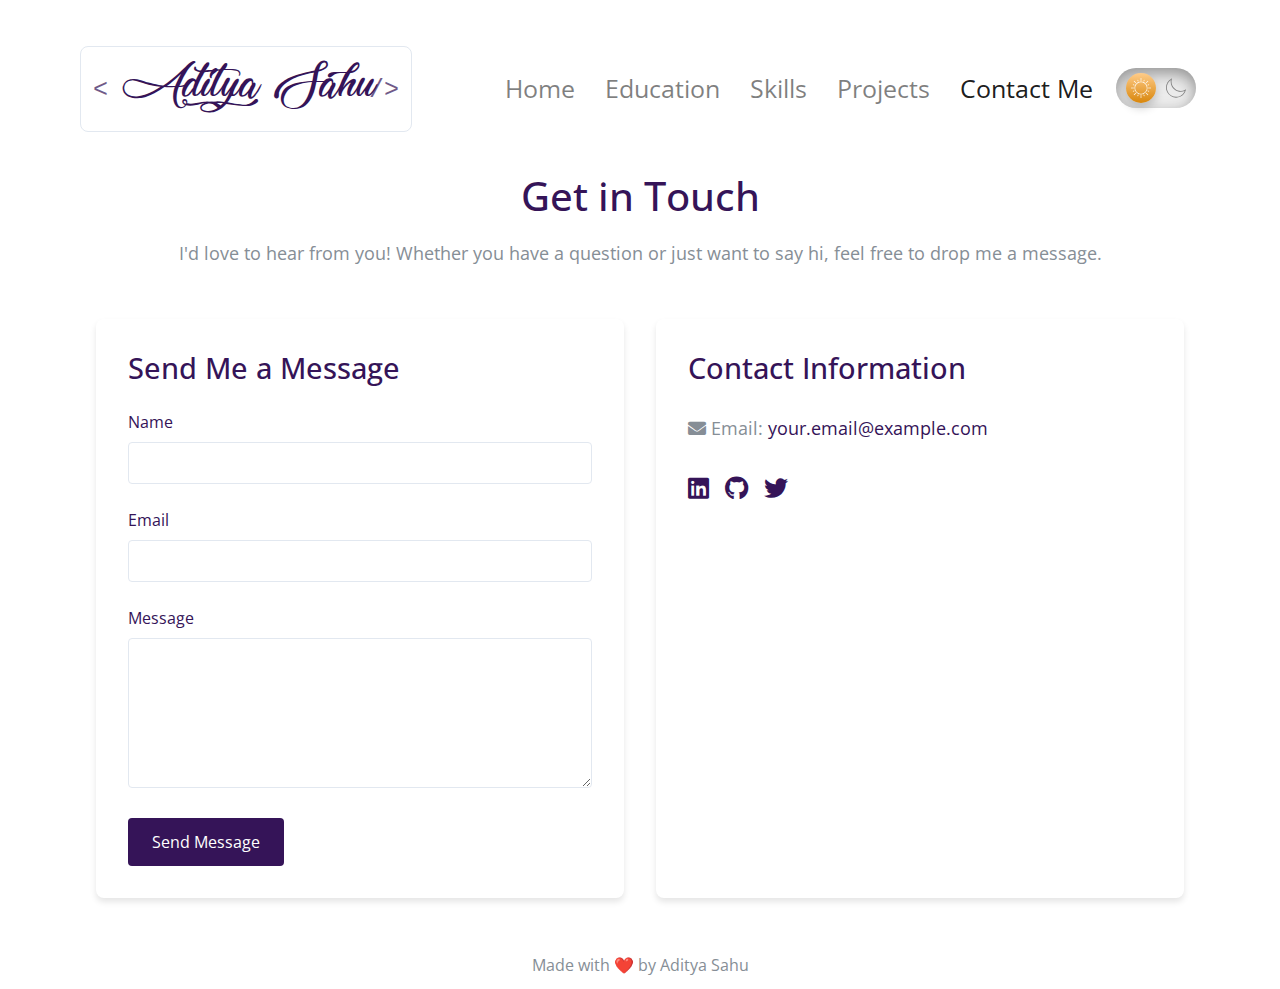
==== contact.html @ 96895b60 "Initial Commit" ====
<!DOCTYPE html>
<html lang="en">
<head>
    <meta charset="utf-8" />
    <meta name="viewport" content="width=device-width,initial-scale=1" />
    <title>Contact Me - Aditya's Portfolio</title>
    <link rel="icon" href="Image/engineer.ico" />
    <link rel="stylesheet" href="https://stackpath.bootstrapcdn.com/bootstrap/4.5.0/css/bootstrap.min.css">
    <link rel="stylesheet" href="style.css" />
    <link rel="stylesheet" href="contact.css" />
    <link rel="stylesheet" href="dark-mode.css" />
    <link href="https://fonts.googleapis.com/css2?family=Open+Sans:wght@400;700&family=Montserrat:wght@400;700&display=swap" rel="stylesheet">
    <link rel="stylesheet" href="https://cdnjs.cloudflare.com/ajax/libs/font-awesome/5.15.3/css/all.min.css">
</head>
<body class="container-fluid body_section">
    <header>
        <nav class="navbar navbar-expand-lg navbar-light">
            <a class="navbar-brand brand-name" href="index.html">Aditya Sahu</a>
            <button class="navbar-toggler" type="button" data-toggle="collapse" data-target="#navbarSupportedContent" aria-controls="navbarSupportedContent" aria-expanded="false" aria-label="Toggle navigation">
                <span class="navbar-toggler-icon"></span>
            </button>

            <div class="collapse navbar-collapse" id="navbarSupportedContent">
                <ul class="navbar-nav ml-auto">
                    <li class="nav-item">
                        <a class="nav-link headerachor" href="index.html">Home</a>
                    </li>
                    <li class="nav-item">
                        <a class="nav-link headerachor" href="education.html">Education</a>
                    </li>
                    <li class="nav-item">
                        <a class="nav-link headerachor" href="skill.html">Skills</a>
                    </li>
                    <li class="nav-item">
                        <a class="nav-link headerachor" href="project.html">Projects</a>
                    </li>
                    <li class="nav-item">
                        <a class="nav-link headerachor active" href="contact.html">Contact Me</a>
                    </li>
                    <li>
                        <iframe id="toggle-iframe" onload="onIframeLoad()" src="toggle.html"></iframe>
                    </li>
                </ul>
            </div>
        </nav>
    </header>

    <main class="contact-container">
        <section class="contact-header">
            <h1>Get in Touch</h1>
            <p>I'd love to hear from you! Whether you have a question or just want to say hi, feel free to drop me a message.</p>
        </section>

        <section class="contact-content">
            <div class="contact-form">
                <h2>Send Me a Message</h2>
                <form id="contact-form">
                    <div class="form-group">
                        <label for="name">Name</label>
                        <input type="text" id="name" name="name" required>
                    </div>
                    <div class="form-group">
                        <label for="email">Email</label>
                        <input type="email" id="email" name="email" required>
                    </div>
                    <div class="form-group">
                        <label for="message">Message</label>
                        <textarea id="message" name="message" required></textarea>
                    </div>
                    <button type="submit" class="btn-submit">Send Message</button>
                </form>
            </div>
            <div class="contact-info">
                <h2>Contact Information</h2>
                <p><i class="fas fa-envelope"></i> Email: <a href="mailto:your.email@example.com">your.email@example.com</a></p>
                <div class="social-links">
                    <a href="https://www.linkedin.com/in/your-profile" target="_blank" class="social-icon"><i class="fab fa-linkedin"></i></a>
                    <a href="https://github.com/your-username" target="_blank" class="social-icon"><i class="fab fa-github"></i></a>
                    <a href="https://twitter.com/your-handle" target="_blank" class="social-icon"><i class="fab fa-twitter"></i></a>
                </div>
            </div>
        </section>
    </main>

    <footer class="footer">Made with ❤️ by Aditya Sahu</footer>

    <script src="https://code.jquery.com/jquery-3.5.1.slim.min.js"></script>
    <script src="https://cdn.jsdelivr.net/npm/@popperjs/core@2.5.3/dist/umd/popper.min.js"></script>
    <script src="https://stackpath.bootstrapcdn.com/bootstrap/4.5.0/js/bootstrap.min.js"></script>
    <script src="contact.js"></script>
    <script src="dark-mode.js"></script>
    <!-- Add AOS JS -->
    <script src="https://unpkg.com/aos@next/dist/aos.js"></script>
    <script>
      AOS.init({
        duration: 1000,
        once: true,
        offset: 100
      });
    </script>
</body>
</html>
---- style.css ----
body {
    font-family: "Open Sans", sans-serif;
    margin: 0;
  }
  .body_section {
    padding: 3% 5% 1%;
  }
  
  p {
    font-size: 18px;
  }
  
  a {
    text-decoration: none;
  }
  
  @font-face {
    font-family: "Lovely Home";
    src: local("Lovely Home"), url("Image/LovelyHome-9aBZ.ttf") format("truetype");
  }
  
  .brand-name,
  .navbar-light .navbar-brand {
    display: inline-flex;
    align-items: center;
    font-family: "Lovely Home";
    font-size: 45px;
    font-weight: normal;
    color: #351458;
    padding: 8px 35px;
    border: 1px solid #e2e8f0;
    border-radius: 8px;
    background-color: white;
    position: relative;
    text-decoration: none;
    margin-left: 0;
    transition: transform 0.3s ease, box-shadow 0.3s ease;
  }
  
  .brand-name::before,
  .navbar-light .navbar-brand::before {
    content: "<";
    font-family: monospace;
    position: absolute;
    left: 12px;
    color: #351458;
    opacity: 0.7;
    font-size: 25px;
    top: 50%;
    transform: translateY(-45%);
  }
  
  .brand-name::after,
  .navbar-light .navbar-brand::after {
    content: "/>";
    font-family: monospace;
    position: absolute;
    right: 12px;
    color: #351458;
    opacity: 0.7;
    font-size: 25px;
    top: 50%;
    transform: translateY(-45%);
  }
  
  .brand-name:hover,
  .navbar-light .navbar-brand:hover {
    transform: translateY(-2px);
    box-shadow: 0 4px 6px rgba(0, 0, 0, 0.1);
  }
  
  @media only screen and (max-width: 764px) {
    .brand-name,
    .navbar-light .navbar-brand {
      font-size: 35px;
      padding: 6px 30px;
    }
  }
  
  .headerachor {
    color: black;
    margin: 0 7px 0 7px;
    font-size: 25px;
  }
  
  .headerachor:hover {
    background-color: #f1f1f1;
  }
  
  /* Section 1 */
  .column1 {
    background-image: linear-gradient(#fefcfe, #ffffff);
    padding: 8px 16px;
  }
  
  .section-1 {
    margin-top: 6%;
    text-align: left;
    position: relative;
  }
  span.wave {
    animation-name: wave-animation;
    animation-duration: 2.5s;
    animation-iteration-count: infinite;
    transform-origin: 70% 70%;
    display: inline-block;
  }
  
  @keyframes wave-animation {
    0% {
      transform: rotate(0deg);
    }
    10% {
      transform: rotate(-10deg);
    }
    20% {
      transform: rotate(12deg);
    }
    30% {
      transform: rotate(-10deg);
    }
    40% {
      transform: rotate(9deg);
    }
    50% {
      transform: rotate(0deg);
    }
    100% {
      transform: rotate(0deg);
    }
  }
  
  .row.column1 {
    display: flex;
    align-items: center;
    justify-content: space-between;
    flex-wrap: wrap;
    gap: 20px;
    padding: 8px 16px;
    background-image: linear-gradient(#fefcfe, #ffffff);
}

.first-image {
    flex: 1;
    text-align: center;
    position: relative;
    order: 2; /* Moves image to the right */
}

.section-1 {
    flex: 1;
    text-align: left;
    order: 1; /* Moves text to the left */
}


  
@media only screen and (max-width: 950px) {
    .row.column1 {
        flex-direction: column-reverse; /* Stack text and image */
        text-align: center;
    }
    .first-image {
        display: none;
    }
    .boyimage {
        height: 5px; /* Reduce size for smaller screens */
    }
}

  .boy {
    width: 100%;
    height: 100%;
    animation: bounce 1.2s;
    animation-direction: alternate;
    animation-iteration-count: infinite;
  }
  
  @keyframes bounce {
    from {
      transform: translate3d(0, 0, 0);
    }
    to {
      transform: translate3d(0, 20px, 0);
    }
  }
  
  .Image-boy {
    text-align: center;
    align-items: center;
  }
  
  @media only screen and (min-width: 951px) {
    .Image-boy {
      display: none;
    }
  }
  .Hello {
    margin-bottom: 20px;
  }
  p {
    line-height: 2;
    color: #868e96;
  }
  
  .btn {
    display: inline-block;
    width: 4.37rem;
    height: 4.37rem;
    background: #e9e9e9;
    padding: 0px 0px;
    margin: 10px;
    border-radius: 30%;
    box-shadow: 0 5px 15px -5px #00000070;
    color: #3498db;
    overflow: hidden;
    position: relative;
  }
  
  .btn i {
    line-height: 70px;
    font-size: 1.625rem;
    transition: 0.2s linear;
  }
  
  .btn:hover i {
    transform: scale(1.3);
    color: #f1f1f1;
  }
  
  .btn::before {
    content: "";
    position: absolute;
    width: 120%;
    height: 120%;
    background: #3498db;
    transform: rotate(45deg);
    left: -110%;
    top: 90%;
  }
  
  .btn:hover::before {
    animation: aaa 0.7s 1;
    top: -10%;
    left: -10%;
  }
  
  @media only screen and (max-width: 470px) {
    .btn {
      width: 2.5rem;
      height: 2.5rem;
      margin: 7px;
    }
    .btn i {
      line-height: 40px;
      font-size: 1em;
    }
  }
  
  #Whatido {
    text-align: center;
    padding-top: 7%;
  }
  
  /* Section 2 */
  .feature-1 {
    padding-top: 5%;
    text-align: center;
  }
  .feature-2 {
    padding-top: 5%;
    text-align: center;
  }
  .feature-3 {
    padding-top: 5%;
    padding-bottom: 20px;
    text-align: center;
  }
  
  .Feature-Heading {
    font-family: "Montserrat";
    font-weight: 300;
  }
  
  .Feature-first-image {
    padding: 0 2% 10%;
  }
  
  .Feature-second-image {
    padding: 5% 2% 0;
  }
  
  .Feature-svg-image {
    width: 100%;
    height: 100%;
  }
  .Feature-svg-image-3 {
    width: 84%;
    height: 84%;
  }
  
  .dev-icon {
    list-style: none;
    display: inline;
    padding: 0%;
  }
  
  .numpy {
    max-width: 100%;
    width: 30%;
    height: 30%;
    padding-bottom: 7%;
  }
  
  .pandas {
    max-width: 100%;
    max-height: 100%;
    width: 23%;
    height: 15%;
    padding-bottom: 7%;
    padding-left: 0;
  }
  
  li {
    display: inline;
  }
  
  .Data-Analytic {
    text-align: left;
  }
  
  .Features-paragraph {
    margin-top: 8px;
    margin-bottom: 8px;
  }
  
  @media only screen and (max-width: 764px) {
    .feature-2 {
      display: flex;
      flex-direction: column;
    }
    .feature-web {
      order: 2;
    }
  }
  @media only screen and (max-width: 991px) and (min-width: 951px) {
    .section-1 {
      margin-top: auto;
      padding-right: 400px;
    }
  }
  @media only screen and (max-width: 950px) {
    body,
    html {
      text-align: center;
      font-size: 16px;
      line-height: normal;
    }
    .Hello {
      margin-bottom: 10px;
    }
    h1 {
      font-size: 25px;
    }
    p {
      font-size: 15px;
      line-height: normal;
    }
    .section-1 {
      text-align: center;
    }
    .first-image {
      display: none;
    }
    .pandas {
      width: 23%;
      height: 15%;
    }
  }
  
  footer {
    padding-top: 2%;
    color: #868e96;
    text-align: center;
  }
  
  /* New styles for animations and back to top button */
  
  html {
    scroll-behavior: smooth;
  }
  
  #back-to-top {
    display: none;
    position: fixed;
    bottom: 20px;
    right: 20px;
    background-color: #351458;
    color: white;
    border: none;
    border-radius: 50%;
    width: 50px;
    height: 50px;
    font-size: 24px;
    cursor: pointer;
    transition: opacity 0.3s;
    opacity: 0.7;
  }
  
  #back-to-top:hover {
    opacity: 1;
  }
  
  @media (max-width: 768px) {
    [data-aos] {
      opacity: 1 !important;
      transform: none !important;
    }
  }
  
  .boyimage {
    height: 400px;
    animation: float 3s ease-in-out infinite; /* New animation */
}

/* Keyframes for the floating effect */
@keyframes float {
    0% {
        transform: translateY(0px);
    }
    50% {
        transform: translateY(-15px); /* Move up slightly */
    }
    100% {
        transform: translateY(0px);
    }
}
---- contact.css ----
.contact-container {
    max-width: 1200px;
    margin: 0 auto;
    padding: 2rem;
}

.contact-header {
    text-align: center;
    margin-bottom: 3rem;
}

.contact-header h1 {
    color: #351458;
    font-size: 2.5rem;
    margin-bottom: 1rem;
}

.contact-header p {
    color: #868e96;
    font-size: 1.1rem;
}

.contact-content {
    display: flex;
    gap: 2rem;
}

.contact-form,
.contact-info {
    flex: 1;
    background-color: #fff;
    border-radius: 8px;
    padding: 2rem;
    box-shadow: 0 4px 6px rgba(0, 0, 0, 0.1);
}

.contact-form h2,
.contact-info h2 {
    color: #351458;
    font-size: 1.8rem;
    margin-bottom: 1.5rem;
}

.form-group {
    margin-bottom: 1.5rem;
}

.form-group label {
    display: block;
    margin-bottom: 0.5rem;
    color: #351458;
}

.form-group input,
.form-group textarea {
    width: 100%;
    padding: 0.5rem;
    border: 1px solid #e2e8f0;
    border-radius: 4px;
    font-size: 1rem;
}

.form-group textarea {
    height: 150px;
    resize: vertical;
}

.btn-submit {
    background-color: #351458;
    color: #fff;
    border: none;
    padding: 0.75rem 1.5rem;
    font-size: 1rem;
    border-radius: 4px;
    cursor: pointer;
    transition: background-color 0.3s ease;
}

.btn-submit:hover {
    background-color: #4a1d7a;
}

.contact-info p {
    color: #868e96;
    margin-bottom: 1rem;
}

.contact-info a {
    color: #351458;
    text-decoration: none;
}

.social-links {
    display: flex;
    gap: 1rem;
    margin-top: 1.5rem;
}

.social-icon {
    font-size: 1.5rem;
    color: #351458;
    transition: color 0.3s ease;
}

.social-icon:hover {
    color: #4a1d7a;
}

/* Dark mode styles */
[data-theme="dark"] .contact-form,
[data-theme="dark"] .contact-info,
.dark-mode .contact-form,
.dark-mode .contact-info {
    background-color: #2a2a2a;
    color: #f8f8f8;
}

[data-theme="dark"] .contact-header h1,
[data-theme="dark"] .contact-form h2,
[data-theme="dark"] .contact-info h2,
.dark-mode .contact-header h1,
.dark-mode .contact-form h2,
.dark-mode .contact-info h2 {
    color: #a78bfa;
}

[data-theme="dark"] .form-group label,
.dark-mode .form-group label {
    color: #f8f8f8;
}

[data-theme="dark"] .form-group input,
[data-theme="dark"] .form-group textarea,
.dark-mode .form-group input,
.dark-mode .form-group textarea {
    background-color: #1a1a1a;
    border-color: #444;
    color: #f8f8f8;
}

[data-theme="dark"] .btn-submit,
.dark-mode .btn-submit {
    background-color: #a78bfa;
    color: #1a1a1a;
}

[data-theme="dark"] .btn-submit:hover,
.dark-mode .btn-submit:hover {
    background-color: #9061f9;
}

[data-theme="dark"] .contact-info a,
[data-theme="dark"] .social-icon,
.dark-mode .contact-info a,
.dark-mode .social-icon {
    color: #a78bfa;
}

[data-theme="dark"] .social-icon:hover,
.dark-mode .social-icon:hover {
    color: #9061f9;
}

/* Responsive design */
@media (max-width: 768px) {
    .contact-content {
        flex-direction: column;
    }

    .contact-form,
    .contact-info {
        width: 100%;
    }
}
---- dark-mode.css ----
:root {
    --dark-background-color: #171c28;
    --dark-text-color: #ffffff;
    --dark-button-color: #55198b;
  }
  
  iframe {
    border: none;
    width: 92px;
    height: 65px;
  }
  
  @media (min-width: 992px) {
    .navbar-expand-lg .navbar-nav {
      align-items: center;
    }
  }
  
  .dark-mode {
    background-color: var(--dark-background-color) !important;
    background-image: var(--dark-background-color) !important;
    color: var(--dark-text-color) !important;
  }
  
  .dark-mode .card-title {
    color: var(--dark-text-color);
  }
  
  .dark-mode .card {
    background-color: var(--dark-background-color);
  }
  
  .dark-mode .column1 {
    background-image: var(--dark-background-color) !important;
  }
  
  .dark-mode .nav-link {
    color: var(--dark-text-color) !important;
  }
  
  .dark-mode .headerachor:hover {
    background-color: var(--dark-button-color) !important;
  }
  
  .dark-mode .brand-name {
    color: var(--dark-text-color) !important;
  }
  
  .dark-mode .brand-name:hover {
    color: var(--dark-button-color) !important;
  }
  
  .dark-mode p {
    color: #fffff0 !important;
  }
  /* Dark mode styles using multiple possible dark mode class patterns */
[data-theme="dark"] .brand-name,
[data-theme="dark"] .navbar-light .navbar-brand,
.dark-mode .brand-name,
.dark-mode .navbar-light .navbar-brand,
.dark .brand-name,
.dark .navbar-light .navbar-brand {
  background-color: #1a1a1a;
  border-color: #2d2d2d;
  color: #ffffff !important; /* Force white color in dark mode */
}

[data-theme="dark"] .brand-name::before,
[data-theme="dark"] .navbar-light .navbar-brand::before,
[data-theme="dark"] .brand-name::after,
[data-theme="dark"] .navbar-light .navbar-brand::after,
.dark-mode .brand-name::before,
.dark-mode .navbar-light .navbar-brand::before,
.dark-mode .brand-name::after,
.dark-mode .navbar-light .navbar-brand::after,
.dark .brand-name::before,
.dark .navbar-light .navbar-brand::before,
.dark .brand-name::after,
.dark .navbar-light .navbar-brand::after {
  color: #a78bfa;
  opacity: 0.8;
}

[data-theme="dark"] .brand-name:hover,
[data-theme="dark"] .navbar-light .navbar-brand:hover,
.dark-mode .brand-name:hover,
.dark-mode .navbar-light .navbar-brand:hover,
.dark .brand-name:hover,
.dark .navbar-light .navbar-brand:hover {
  box-shadow: 0 4px 6px rgba(0, 0, 0, 0.4);
}

/* Ensure navbar background is also dark */
[data-theme="dark"] .navbar,
.dark-mode .navbar,
.dark .navbar {
  background-color: #121212 !important;
}
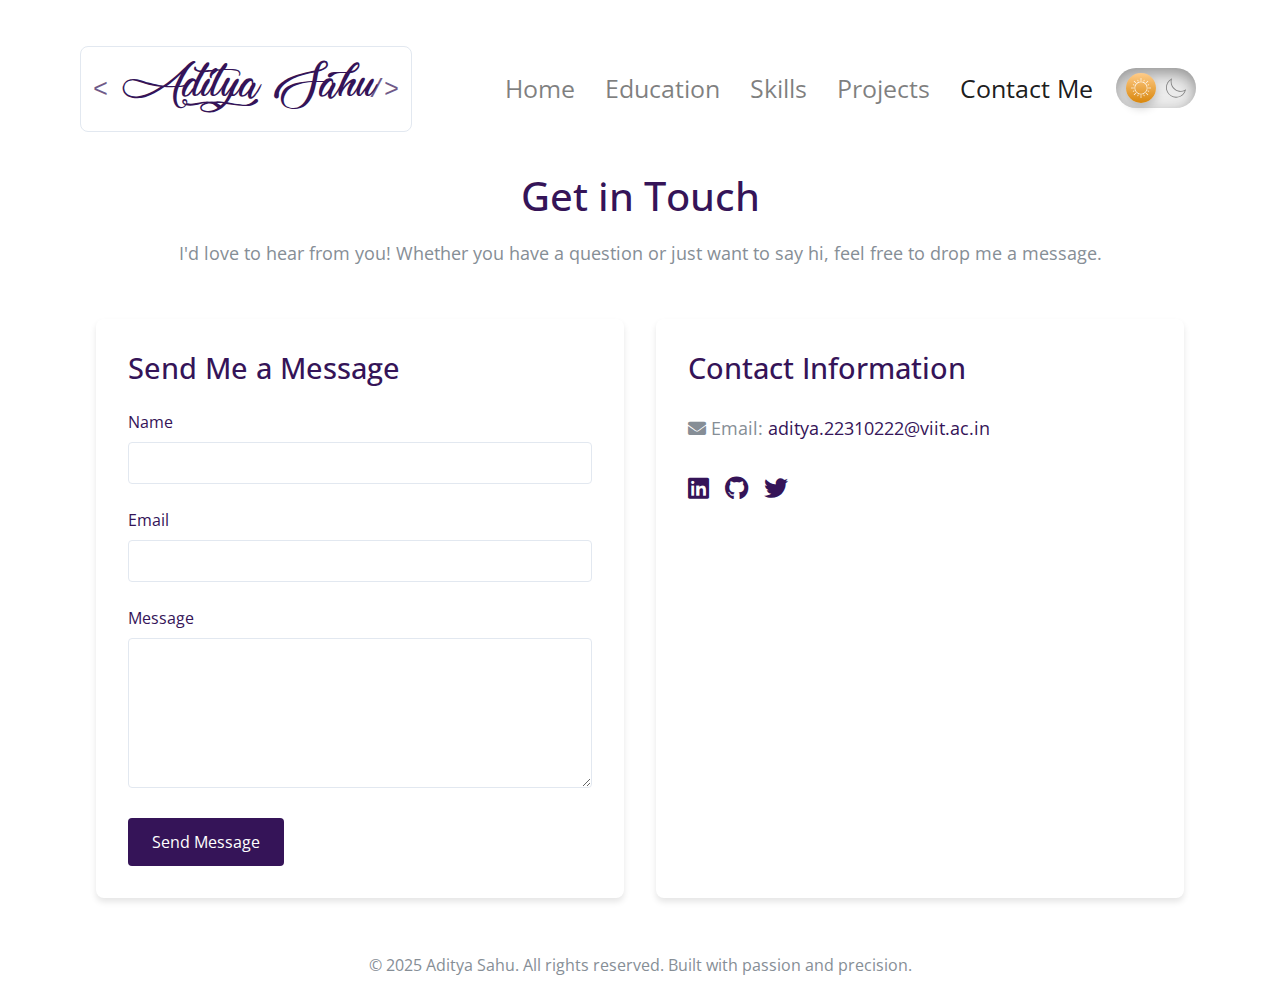
==== commit c862cfe3: "add 1" ====
--- a/contact.html
+++ b/contact.html
@@ -72,17 +72,17 @@
             </div>
             <div class="contact-info">
                 <h2>Contact Information</h2>
-                <p><i class="fas fa-envelope"></i> Email: <a href="mailto:your.email@example.com">your.email@example.com</a></p>
+                <p><i class="fas fa-envelope"></i> Email: <a href="mailto:your.email@example.com">aditya.22310222@viit.ac.in</a></p>
                 <div class="social-links">
-                    <a href="https://www.linkedin.com/in/your-profile" target="_blank" class="social-icon"><i class="fab fa-linkedin"></i></a>
-                    <a href="https://github.com/your-username" target="_blank" class="social-icon"><i class="fab fa-github"></i></a>
-                    <a href="https://twitter.com/your-handle" target="_blank" class="social-icon"><i class="fab fa-twitter"></i></a>
+                    <a href="https://www.linkedin.com/in/aditya-sahu-3310b2295/" target="_blank" class="social-icon"><i class="fab fa-linkedin"></i></a>
+                    <a href="https://github.com/AdityaSahu2103" target="_blank" class="social-icon"><i class="fab fa-github"></i></a>
+                    <a href="https://www.instagram.com/adityasahu_2103/" target="_blank" class="social-icon"><i class="fab fa-twitter"></i></a>
                 </div>
             </div>
         </section>
     </main>
 
-    <footer class="footer">Made with ❤️ by Aditya Sahu</footer>
+    <footer class="footer">© 2025 Aditya Sahu. All rights reserved. Built with passion and precision.</footer>
 
     <script src="https://code.jquery.com/jquery-3.5.1.slim.min.js"></script>
     <script src="https://cdn.jsdelivr.net/npm/@popperjs/core@2.5.3/dist/umd/popper.min.js"></script>
